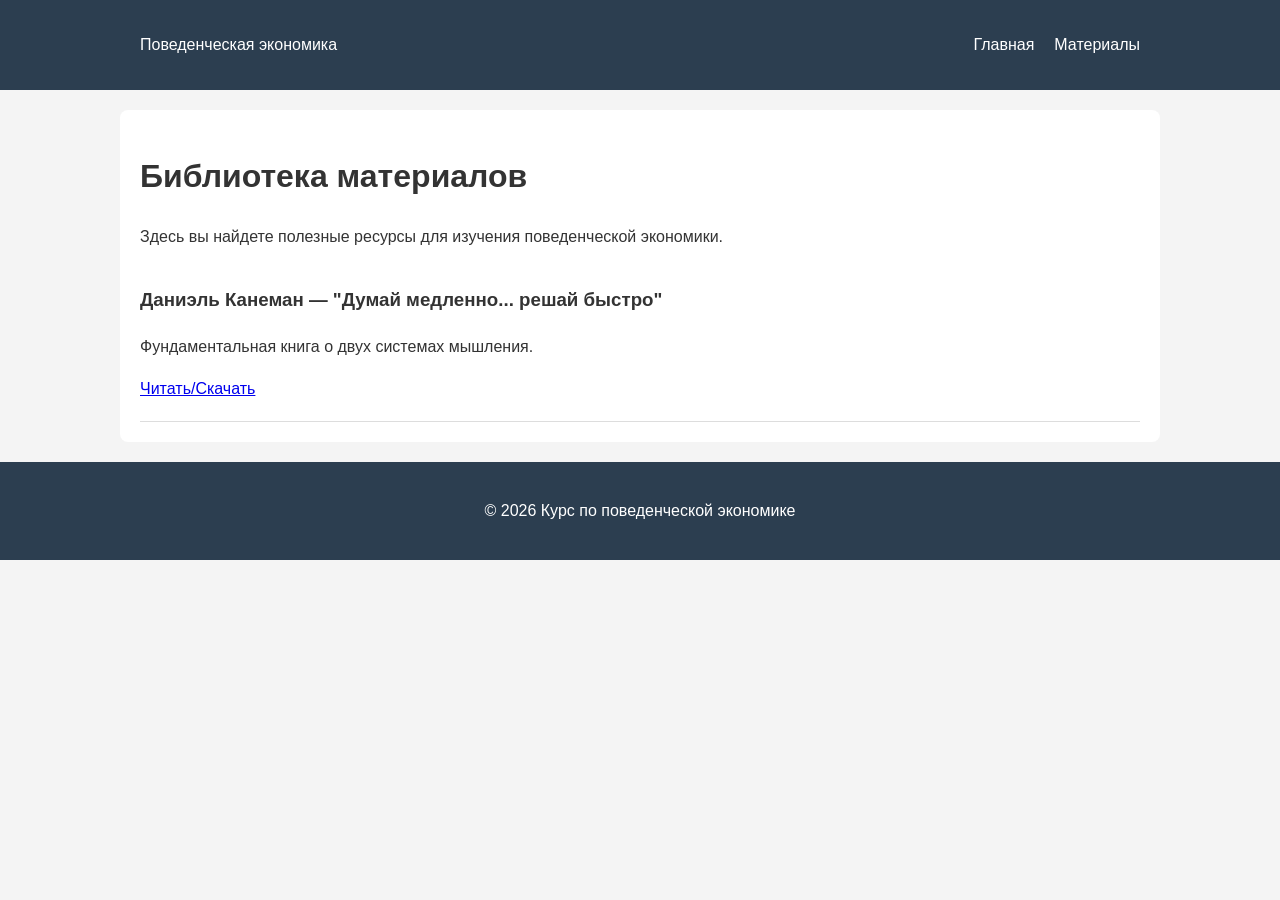
==== materials.html @ fce6f007 "init" ====
<!DOCTYPE html>
<html lang="ru">
<head>
    <meta charset="UTF-8">
    <meta name="viewport" content="width=device-width, initial-scale=1.0">
    <title>Материалы курса | Поведенческая экономика</title>
    <link rel="stylesheet" href="css/style.css">
</head>
<body>
    <header>
        <nav>
            <div class="logo">Поведенческая экономика</div>
            <ul>
                <li><a href="index.html">Главная</a></li>
                <li><a href="materials.html">Материалы</a></li>
            </ul>
        </nav>
    </header>

    <main>
        <h1>Библиотека материалов</h1>
        <p>Здесь вы найдете полезные ресурсы для изучения поведенческой экономики.</p>
        
        <div class="material-list">
            <article class="material-item">
                <h3>Даниэль Канеман — "Думай медленно... решай быстро"</h3>
                <p>Фундаментальная книга о двух системах мышления.</p>
                <a href="#">Читать/Скачать</a>
            </article>
            
            <!-- Добавляйте новые блоки материалов ниже по аналогии -->
        </div>
    </main>

    <footer>
        <p>&copy; 2026 Курс по поведенческой экономике</p>
    </footer>
</body>
</html>
---- css/style.css ----
body {
    font-family: 'Segoe UI', Tahoma, Geneva, Verdana, sans-serif;
    line-height: 1.6;
    margin: 0;
    padding: 0;
    color: #333;
    background-color: #f4f4f4;
}

header {
    background: #2c3e50;
    color: #fff;
    padding: 1rem 0;
}

nav {
    display: flex;
    justify-content: space-between;
    align-items: center;
    max-width: 1000px;
    margin: auto;
    padding: 0 20px;
}

nav ul {
    list-style: none;
    display: flex;
}

nav ul li {
    margin-left: 20px;
}

nav ul li a {
    color: #fff;
    text-decoration: none;
}
.material-item {
    border-bottom: 1px solid #ddd;
    padding: 20px 0;
}

.material-item h3 {
    margin-top: 0;
}


main {
    max-width: 1000px;
    margin: 20px auto;
    padding: 20px;
    background: #fff;
    border-radius: 8px;
}

footer {
    text-align: center;
    padding: 20px;
    background: #2c3e50;
    color: #fff;
    margin-top: 20px;
}
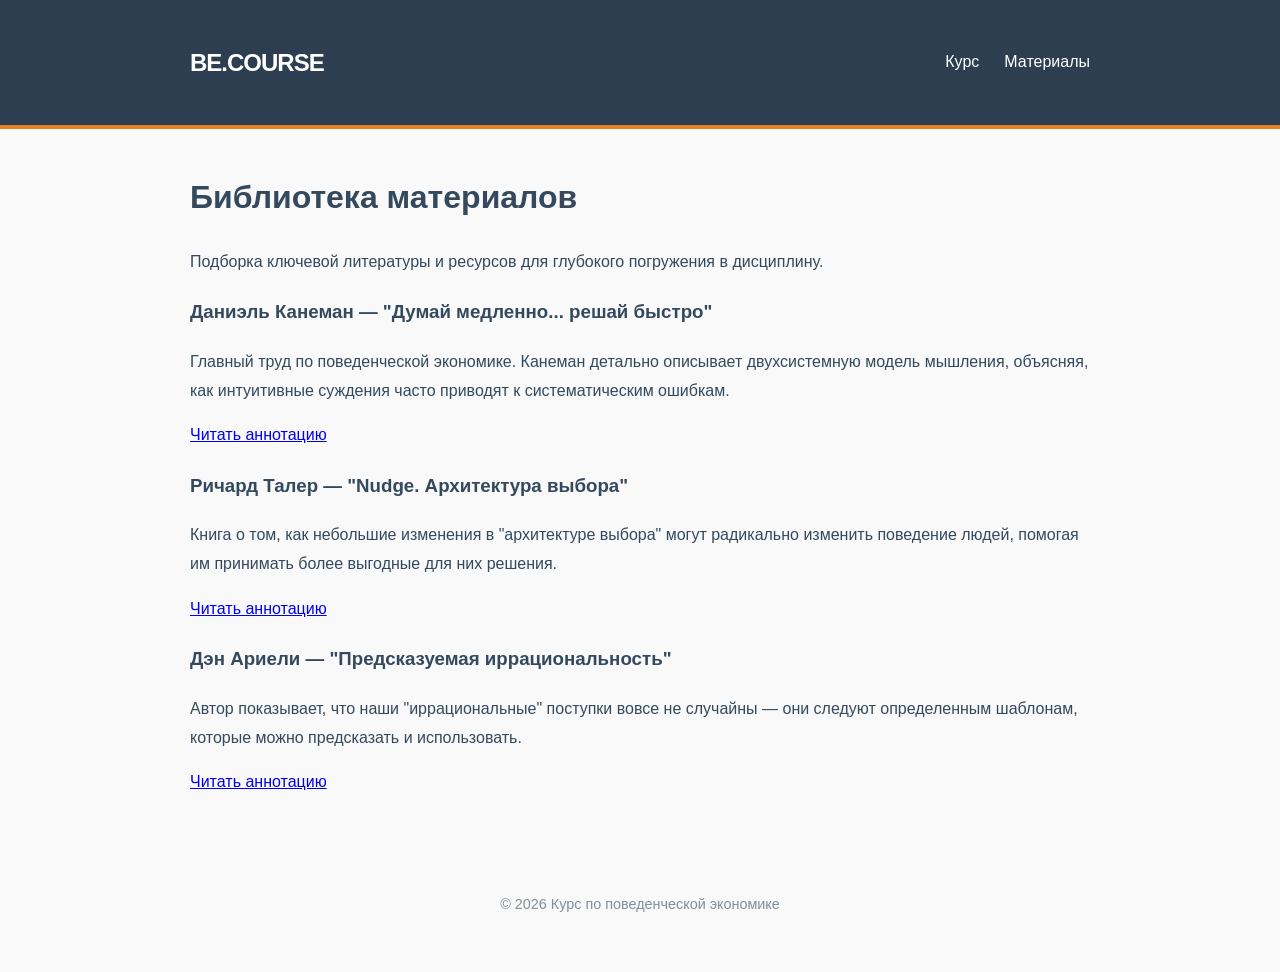
==== commit 7e20a8bf: "more content added" ====
--- a/materials.html
+++ b/materials.html
@@ -9,9 +9,9 @@
 <body>
     <header>
         <nav>
-            <div class="logo">Поведенческая экономика</div>
+            <div class="logo">BE.COURSE</div>
             <ul>
-                <li><a href="index.html">Главная</a></li>
+                <li><a href="index.html">Курс</a></li>
                 <li><a href="materials.html">Материалы</a></li>
             </ul>
         </nav>
@@ -19,16 +19,26 @@
 
     <main>
         <h1>Библиотека материалов</h1>
-        <p>Здесь вы найдете полезные ресурсы для изучения поведенческой экономики.</p>
+        <p>Подборка ключевой литературы и ресурсов для глубокого погружения в дисциплину.</p>
         
         <div class="material-list">
             <article class="material-item">
                 <h3>Даниэль Канеман — "Думай медленно... решай быстро"</h3>
-                <p>Фундаментальная книга о двух системах мышления.</p>
-                <a href="#">Читать/Скачать</a>
+                <p>Главный труд по поведенческой экономике. Канеман детально описывает двухсистемную модель мышления, объясняя, как интуитивные суждения часто приводят к систематическим ошибкам.</p>
+                <a href="#">Читать аннотацию</a>
+            </article>
+
+            <article class="material-item">
+                <h3>Ричард Талер — "Nudge. Архитектура выбора"</h3>
+                <p>Книга о том, как небольшие изменения в "архитектуре выбора" могут радикально изменить поведение людей, помогая им принимать более выгодные для них решения.</p>
+                <a href="#">Читать аннотацию</a>
             </article>
             
-            <!-- Добавляйте новые блоки материалов ниже по аналогии -->
+            <article class="material-item">
+                <h3>Дэн Ариели — "Предсказуемая иррациональность"</h3>
+                <p>Автор показывает, что наши "иррациональные" поступки вовсе не случайны — они следуют определенным шаблонам, которые можно предсказать и использовать.</p>
+                <a href="#">Читать аннотацию</a>
+            </article>
         </div>
     </main>
 
--- a/css/style.css
+++ b/css/style.css
@@ -1,62 +1,123 @@
+:root {
+    --primary: #2c3e50;
+    --accent: #e67e22;
+    --text: #34495e;
+    --bg: #f9f9f9;
+    --white: #ffffff;
+}
+
 body {
-    font-family: 'Segoe UI', Tahoma, Geneva, Verdana, sans-serif;
-    line-height: 1.6;
+    font-family: 'Segoe UI', sans-serif;
+    line-height: 1.8;
     margin: 0;
-    padding: 0;
-    color: #333;
-    background-color: #f4f4f4;
+    color: var(--text);
+    background-color: var(--bg);
 }
 
 header {
-    background: #2c3e50;
-    color: #fff;
-    padding: 1rem 0;
+    background: var(--primary);
+    color: var(--white);
+    padding: 2rem 0;
+    border-bottom: 4px solid var(--accent);
 }
 
 nav {
     display: flex;
     justify-content: space-between;
     align-items: center;
-    max-width: 1000px;
+    max-width: 900px;
     margin: auto;
     padding: 0 20px;
 }
 
-nav ul {
-    list-style: none;
-    display: flex;
+.logo {
+    font-weight: 800;
+    font-size: 1.5rem;
+    letter-spacing: -1px;
 }
 
-nav ul li {
-    margin-left: 20px;
+nav ul { list-style: none; display: flex; }
+nav ul li { margin-left: 25px; }
+nav ul li a { color: var(--white); text-decoration: none; font-weight: 500; transition: color 0.3s; }
+nav ul li a:hover { color: var(--accent); }
+
+main { max-width: 900px; margin: 40px auto; padding: 0 20px; }
+
+.hero {
+    text-align: center;
+    padding: 4rem 0;
+    background: var(--white);
+    border-radius: 12px;
+    box-shadow: 0 10px 30px rgba(0,0,0,0.05);
+    margin-bottom: 40px;
 }
 
-nav ul li a {
-    color: #fff;
-    text-decoration: none;
-}
-.material-item {
-    border-bottom: 1px solid #ddd;
-    padding: 20px 0;
+.hero h1 { font-size: 2.5rem; color: var(--primary); margin-bottom: 10px; }
+.hero p { font-size: 1.2rem; opacity: 0.8; }
+
+.module-grid {
+    display: grid;
+    grid-template-columns: repeat(auto-fit, minmax(300px, 1fr));
+    gap: 20px;
 }
 
-.material-item h3 {
-    margin-top: 0;
+.module-card {
+    background: var(--white);
+    padding: 2rem;
+    border-radius: 12px;
+    border-top: 5px solid var(--accent);
+    box-shadow: 0 4px 6px rgba(0,0,0,0.02);
 }
 
+.module-card h3 { color: var(--primary); margin-top: 0; }
 
-main {
-    max-width: 1000px;
-    margin: 20px auto;
-    padding: 20px;
-    background: #fff;
-    border-radius: 8px;
+footer { text-align: center; padding: 40px; opacity: 0.6; font-size: 0.9rem; }
+
+.quiz-box {
+    margin-top: 30px;
+    padding: 25px;
+    background: var(--white);
+    border-radius: 12px;
+    box-shadow: 0 4px 15px rgba(0,0,0,0.05);
 }
 
-footer {
-    text-align: center;
-    padding: 20px;
-    background: #2c3e50;
-    color: #fff;
+.quiz-options {
+    display: flex;
+    flex-direction: column;
+    gap: 12px;
     margin-top: 20px;
 }
+
+.quiz-option {
+    padding: 15px;
+    border: 2px solid #ddd;
+    border-radius: 8px;
+    cursor: pointer;
+    background: var(--white);
+    transition: all 0.2s ease;
+    text-align: left;
+    font-size: 1rem;
+    width: 100%;
+}
+
+.quiz-option:hover {
+    border-color: var(--accent);
+    background: #fffbf7;
+}
+
+.quiz-option.correct {
+    background: #d4edda !important;
+    border-color: #28a745 !important;
+}
+
+.quiz-option.wrong {
+    background: #f8d7da !important;
+    border-color: #dc3545 !important;
+}
+
+.quiz-result {
+    margin-top: 20px;
+    font-weight: bold;
+    padding: 10px;
+    border-radius: 5px;
+}
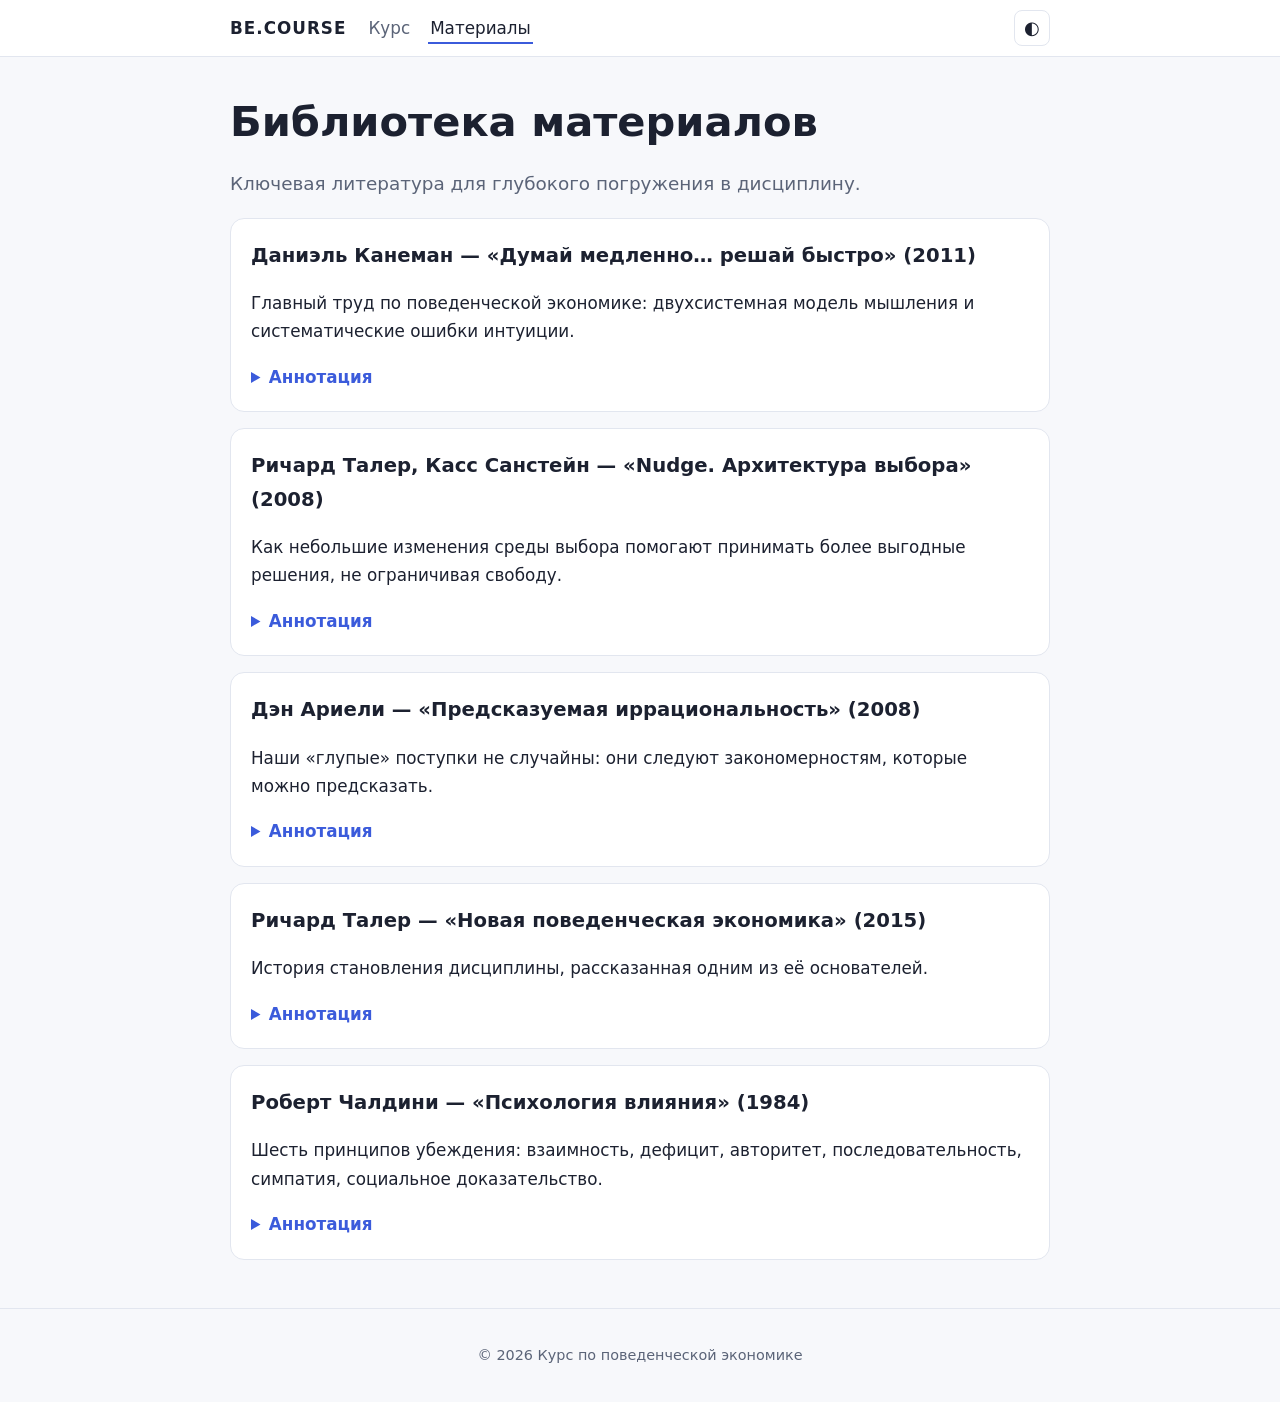
==== commit a7ba331a: "claude fixes" ====
--- a/materials.html
+++ b/materials.html
@@ -1,49 +1,8 @@
-<!DOCTYPE html>
-<html lang="ru">
-<head>
-    <meta charset="UTF-8">
-    <meta name="viewport" content="width=device-width, initial-scale=1.0">
-    <title>Материалы курса | Поведенческая экономика</title>
-    <link rel="stylesheet" href="css/style.css">
-</head>
-<body>
-    <header>
-        <nav>
-            <div class="logo">BE.COURSE</div>
-            <ul>
-                <li><a href="index.html">Курс</a></li>
-                <li><a href="materials.html">Материалы</a></li>
-            </ul>
-        </nav>
-    </header>
-
-    <main>
-        <h1>Библиотека материалов</h1>
-        <p>Подборка ключевой литературы и ресурсов для глубокого погружения в дисциплину.</p>
-        
-        <div class="material-list">
-            <article class="material-item">
-                <h3>Даниэль Канеман — "Думай медленно... решай быстро"</h3>
-                <p>Главный труд по поведенческой экономике. Канеман детально описывает двухсистемную модель мышления, объясняя, как интуитивные суждения часто приводят к систематическим ошибкам.</p>
-                <a href="#">Читать аннотацию</a>
-            </article>
-
-            <article class="material-item">
-                <h3>Ричард Талер — "Nudge. Архитектура выбора"</h3>
-                <p>Книга о том, как небольшие изменения в "архитектуре выбора" могут радикально изменить поведение людей, помогая им принимать более выгодные для них решения.</p>
-                <a href="#">Читать аннотацию</a>
-            </article>
-            
-            <article class="material-item">
-                <h3>Дэн Ариели — "Предсказуемая иррациональность"</h3>
-                <p>Автор показывает, что наши "иррациональные" поступки вовсе не случайны — они следуют определенным шаблонам, которые можно предсказать и использовать.</p>
-                <a href="#">Читать аннотацию</a>
-            </article>
-        </div>
-    </main>
-
-    <footer>
-        <p>&copy; 2026 Курс по поведенческой экономике</p>
-    </footer>
-</body>
-</html>
+<!DOCTYPE html><html lang="ru"><head><meta charset="UTF-8"><meta name="viewport" content="width=device-width, initial-scale=1"><meta name="description" content="Материалы курса"><title>Материалы курса | Поведенческая экономика</title><link rel="stylesheet" href="css/style.css"></head><body><a class="skip" href="#main">К содержанию</a><header></header><main id="main"><h1>Библиотека материалов</h1><p class="lead">Ключевая литература для глубокого погружения в дисциплину.</p><div class="material-list">
+<article class="material-item"><h3>Даниэль Канеман — «Думай медленно… решай быстро» (2011)</h3><p>Главный труд по поведенческой экономике: двухсистемная модель мышления и систематические ошибки интуиции.</p><details><summary>Аннотация</summary><p>Автор, лауреат Нобелевской премии по экономике 2002 года, разбирает эвристики, эффект привязки, неприятие потерь и самоуверенность. Подходит после модулей 1–3.</p></details></article>
+<article class="material-item"><h3>Ричард Талер, Касс Санстейн — «Nudge. Архитектура выбора» (2008)</h3><p>Как небольшие изменения среды выбора помогают принимать более выгодные решения, не ограничивая свободу.</p><details><summary>Аннотация</summary><p>Книга ввела понятие «архитектуры выбора» и показала примеры из пенсионных планов, здравоохранения и госуслуг. Основа модуля 4.</p></details></article>
+<article class="material-item"><h3>Дэн Ариели — «Предсказуемая иррациональность» (2008)</h3><p>Наши «глупые» поступки не случайны: они следуют закономерностям, которые можно предсказать.</p><details><summary>Аннотация</summary><p>Через простые эксперименты автор показывает влияние привязки, бесплатного, социальных и рыночных норм на решения.</p></details></article>
+<article class="material-item"><h3>Ричард Талер — «Новая поведенческая экономика» (2015)</h3><p>История становления дисциплины, рассказанная одним из её основателей.</p><details><summary>Аннотация</summary><p>Талер, лауреат Нобелевской премии 2017 года, описывает борьбу с моделью «рационального человека» на живых примерах из науки и практики.</p></details></article>
+<article class="material-item"><h3>Роберт Чалдини — «Психология влияния» (1984)</h3><p>Шесть принципов убеждения: взаимность, дефицит, авторитет, последовательность, симпатия, социальное доказательство.</p><details><summary>Аннотация</summary><p>Полезное дополнение к курсу: показывает, как поведенческие механизмы используются в продажах и коммуникациях.</p></details></article>
+</div></main>
+<footer></footer><script src="js/script.js"></script></body></html>
--- a/css/style.css
+++ b/css/style.css
@@ -1,123 +1,43 @@
-:root {
-    --primary: #2c3e50;
-    --accent: #e67e22;
-    --text: #34495e;
-    --bg: #f9f9f9;
-    --white: #ffffff;
-}
-
-body {
-    font-family: 'Segoe UI', sans-serif;
-    line-height: 1.8;
-    margin: 0;
-    color: var(--text);
-    background-color: var(--bg);
-}
-
-header {
-    background: var(--primary);
-    color: var(--white);
-    padding: 2rem 0;
-    border-bottom: 4px solid var(--accent);
-}
-
-nav {
-    display: flex;
-    justify-content: space-between;
-    align-items: center;
-    max-width: 900px;
-    margin: auto;
-    padding: 0 20px;
-}
-
-.logo {
-    font-weight: 800;
-    font-size: 1.5rem;
-    letter-spacing: -1px;
-}
-
-nav ul { list-style: none; display: flex; }
-nav ul li { margin-left: 25px; }
-nav ul li a { color: var(--white); text-decoration: none; font-weight: 500; transition: color 0.3s; }
-nav ul li a:hover { color: var(--accent); }
-
-main { max-width: 900px; margin: 40px auto; padding: 0 20px; }
-
-.hero {
-    text-align: center;
-    padding: 4rem 0;
-    background: var(--white);
-    border-radius: 12px;
-    box-shadow: 0 10px 30px rgba(0,0,0,0.05);
-    margin-bottom: 40px;
-}
-
-.hero h1 { font-size: 2.5rem; color: var(--primary); margin-bottom: 10px; }
-.hero p { font-size: 1.2rem; opacity: 0.8; }
-
-.module-grid {
-    display: grid;
-    grid-template-columns: repeat(auto-fit, minmax(300px, 1fr));
-    gap: 20px;
-}
-
-.module-card {
-    background: var(--white);
-    padding: 2rem;
-    border-radius: 12px;
-    border-top: 5px solid var(--accent);
-    box-shadow: 0 4px 6px rgba(0,0,0,0.02);
-}
-
-.module-card h3 { color: var(--primary); margin-top: 0; }
-
-footer { text-align: center; padding: 40px; opacity: 0.6; font-size: 0.9rem; }
-
-.quiz-box {
-    margin-top: 30px;
-    padding: 25px;
-    background: var(--white);
-    border-radius: 12px;
-    box-shadow: 0 4px 15px rgba(0,0,0,0.05);
-}
-
-.quiz-options {
-    display: flex;
-    flex-direction: column;
-    gap: 12px;
-    margin-top: 20px;
-}
-
-.quiz-option {
-    padding: 15px;
-    border: 2px solid #ddd;
-    border-radius: 8px;
-    cursor: pointer;
-    background: var(--white);
-    transition: all 0.2s ease;
-    text-align: left;
-    font-size: 1rem;
-    width: 100%;
-}
-
-.quiz-option:hover {
-    border-color: var(--accent);
-    background: #fffbf7;
-}
-
-.quiz-option.correct {
-    background: #d4edda !important;
-    border-color: #28a745 !important;
-}
-
-.quiz-option.wrong {
-    background: #f8d7da !important;
-    border-color: #dc3545 !important;
-}
-
-.quiz-result {
-    margin-top: 20px;
-    font-weight: bold;
-    padding: 10px;
-    border-radius: 5px;
-}
+:root{--bg:#f7f8fb;--fg:#1c2130;--mut:#5b6478;--card:#fff;--bd:#e2e6ef;--ac:#3b5bdb;--ok:#2b8a3e;--bad:#c92a2a;--r:14px}
+@media(prefers-color-scheme:dark){:root:not([data-theme=light]){--bg:#12151d;--fg:#e8ebf3;--mut:#9aa3b8;--card:#1b2030;--bd:#2c3348;--ac:#748ffc;--ok:#69db7c;--bad:#ff8787}}
+:root[data-theme=dark]{--bg:#12151d;--fg:#e8ebf3;--mut:#9aa3b8;--card:#1b2030;--bd:#2c3348;--ac:#748ffc;--ok:#69db7c;--bad:#ff8787}
+*{box-sizing:border-box}
+body{margin:0;background:var(--bg);color:var(--fg);font:1.05rem/1.7 system-ui,-apple-system,"Segoe UI",Roboto,sans-serif;min-height:100vh;display:flex;flex-direction:column}
+main{width:100%;max-width:860px;margin:0 auto;padding:32px 20px 48px;flex:1}
+h1{font-size:clamp(1.8rem,5vw,2.6rem);line-height:1.2;margin:.2em 0 .5em}
+h2{margin-top:1.6em}
+a{color:var(--ac)}
+:focus-visible{outline:3px solid var(--ac);outline-offset:2px}
+.skip{position:absolute;left:-999px}.skip:focus{left:12px;top:12px;background:var(--card);padding:8px 12px;z-index:9}
+header{position:sticky;top:0;z-index:5;background:var(--card);border-bottom:1px solid var(--bd)}
+nav{max-width:860px;margin:0 auto;padding:10px 20px;display:flex;align-items:center;gap:20px}
+.logo{font-weight:800;letter-spacing:.06em;text-decoration:none;color:var(--fg)}
+nav ul{list-style:none;display:flex;gap:16px;margin:0 auto 0 0;padding:0}
+nav ul a{text-decoration:none;color:var(--mut);padding:4px 2px;border-bottom:2px solid transparent}
+nav ul a:hover,nav ul a[aria-current]{color:var(--fg);border-color:var(--ac)}
+#th{background:none;border:1px solid var(--bd);color:var(--fg);border-radius:8px;width:36px;height:36px;font-size:1.1rem;cursor:pointer}
+.hero{padding:24px 0 8px}.hero p,.lead{color:var(--mut);font-size:1.15rem}
+.module-grid{display:grid;grid-template-columns:repeat(auto-fit,minmax(250px,1fr));gap:16px}
+.module-card,.material-item,.quiz-box{background:var(--card);border:1px solid var(--bd);border-radius:var(--r);padding:20px}
+.module-card{display:block;text-decoration:none;color:inherit;transition:transform .15s,border-color .15s;position:relative}
+.module-card:hover{transform:translateY(-3px);border-color:var(--ac)}
+.module-card h3{margin:0 0 6px}.module-card p{margin:0;color:var(--mut);font-size:.95rem}
+.badge{position:absolute;top:14px;right:14px;background:var(--ok);color:#fff;border-radius:99px;padding:0 10px;font-size:.8rem}
+progress{width:100%;height:10px;accent-color:var(--ac);margin:8px 0 24px}
+.crumb{color:var(--mut);margin:0;font-size:.9rem;text-transform:uppercase;letter-spacing:.08em}
+.quiz-box{margin-top:32px}
+fieldset{border:0;padding:0;margin:0 0 24px}legend{font-weight:700;margin-bottom:10px}
+.quiz-option{display:block;width:100%;text-align:left;font:inherit;color:var(--fg);background:var(--bg);border:1px solid var(--bd);border-radius:10px;padding:10px 14px;margin:8px 0;cursor:pointer;transition:border-color .15s}
+.quiz-option:hover:not(:disabled){border-color:var(--ac)}
+.quiz-option:disabled{cursor:default;color:var(--fg)}
+.quiz-option.correct{border-color:var(--ok);background:color-mix(in srgb,var(--ok) 15%,var(--bg))}
+.quiz-option.wrong{border-color:var(--bad);background:color-mix(in srgb,var(--bad) 15%,var(--bg))}
+.quiz-result{margin:6px 0 0;color:var(--mut);font-size:.95rem}
+.score{font-weight:700;font-size:1.15rem}
+.retry{font:inherit;border:1px solid var(--ac);background:none;color:var(--ac);border-radius:8px;padding:4px 12px;cursor:pointer}
+.pager{display:flex;justify-content:space-between;margin-top:32px;font-weight:600}
+.material-list{display:grid;gap:16px}.material-item h3{margin:0 0 6px}
+summary{cursor:pointer;color:var(--ac);font-weight:600}
+footer{text-align:center;color:var(--mut);padding:20px;border-top:1px solid var(--bd);font-size:.9rem}
+@media(max-width:520px){nav{gap:12px;padding:8px 14px}main{padding:24px 14px 40px}}
+@media(prefers-reduced-motion:reduce){*{transition:none!important}}
